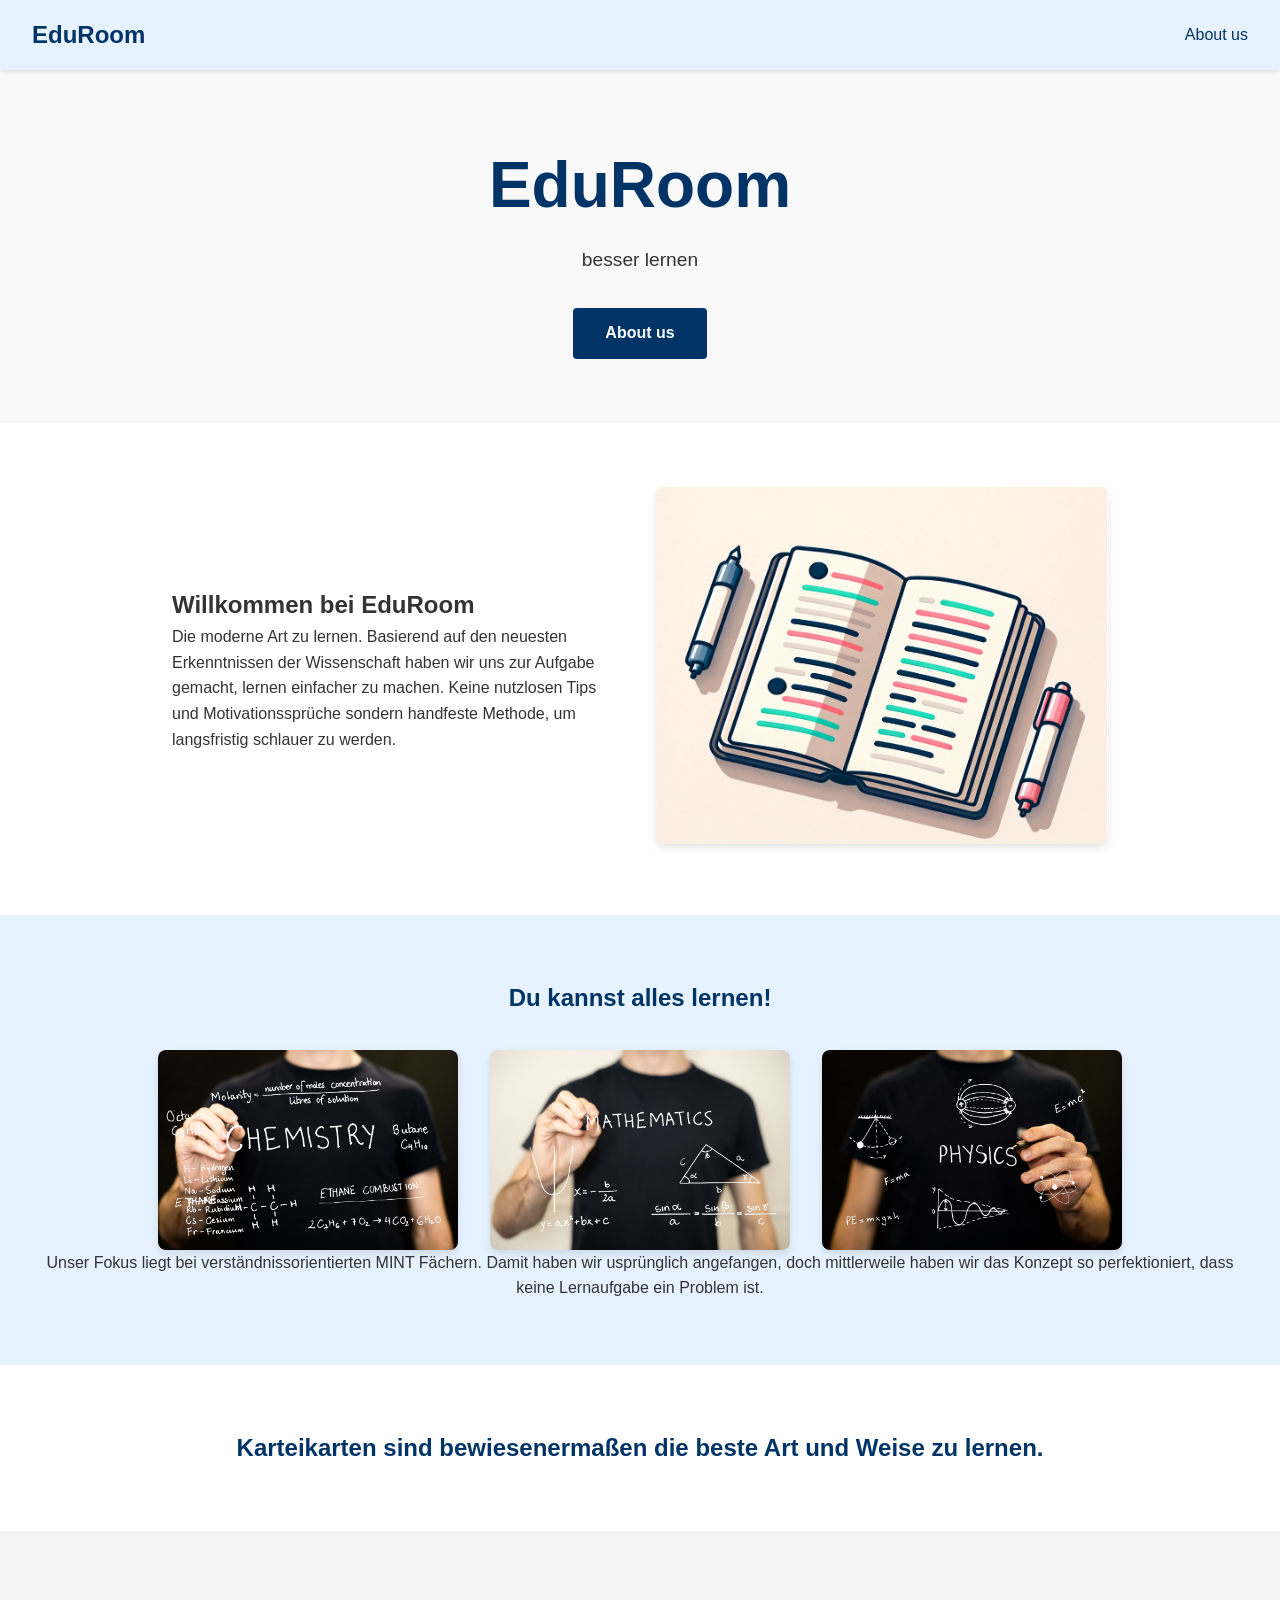
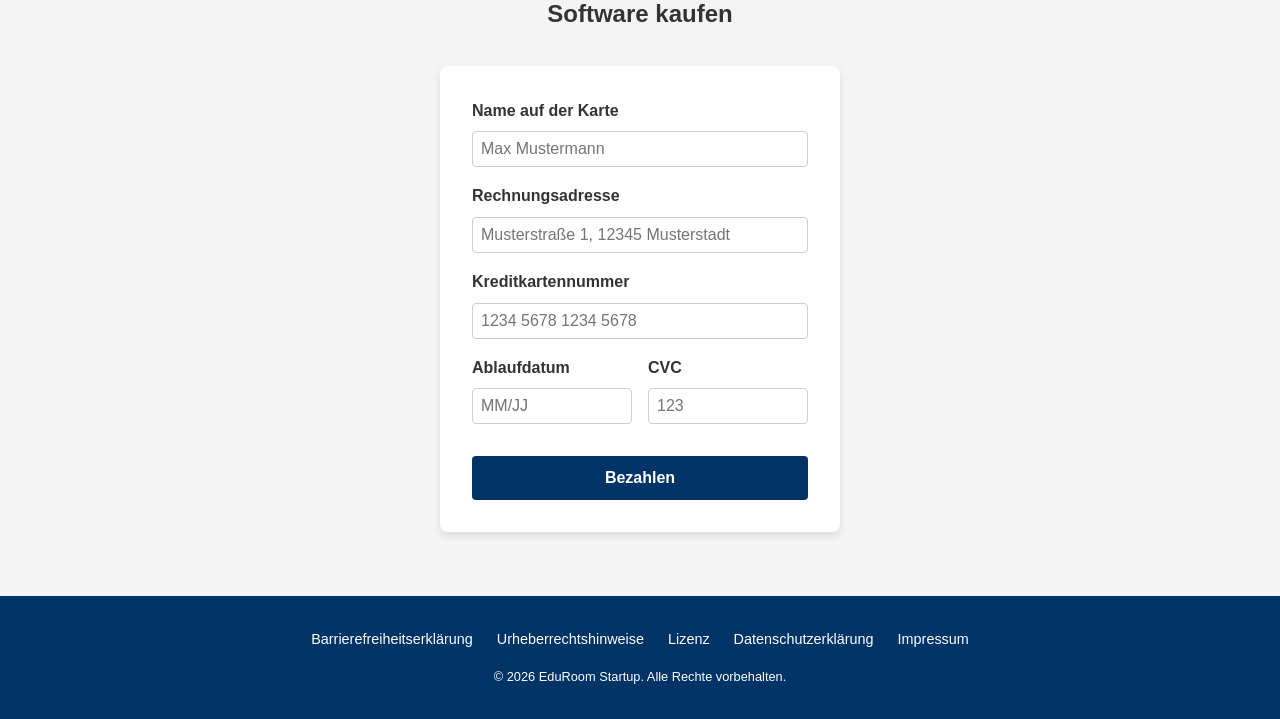
==== index.html @ ea5fdcca "First commit" ====
<!DOCTYPE html>
<html lang="de">

<head>
    <meta charset="UTF-8">
    <meta name="viewport" content="width=device-width, initial-scale=1.0">
    <title>EduRoom - besser lernen</title>
    <meta name="description" content="EduRoom ist die beste Karteikarten-Software für effizientes Lernen.">
    <link rel="stylesheet" href="styles.css">
</head>

<body>

    <header>
        <a href="index.html" class="logo" aria-label="Zur Startseite von EduRoom">EduRoom</a>
        <nav>
            <a href="about.html">About us</a>
        </nav>
    </header>

    <main>
        <!-- Hero Section -->
        <section class="hero">
            <h1>EduRoom</h1>
            <p>besser lernen</p>
            <a href="about.html" class="btn">About us</a>
        </section>

        <!-- Intro Section -->
        <section class="intro">
            <div class="intro-text">
                <h2>Willkommen bei EduRoom</h2>
                <p>Die moderne Art zu lernen. Basierend auf den neuesten Erkenntnissen der Wissenschaft haben wir uns
                    zur Aufgabe gemacht, lernen einfacher zu machen. Keine nutzlosen Tips und Motivationssprüche sondern
                    handfeste Methode, um langsfristig schlauer zu werden. </p>
            </div>
            <div class="intro-image">
                <img src="Book-sentence-segmentation.png"
                    alt="Grafik eines aufgeschlagenen Buches zur Veranschaulichung des Lernprozesses">
            </div>
        </section>

        <!-- Features Section -->
        <section class="features">
            <h2>Du kannst alles lernen!</h2>
            <div class="feature-images">
                <img src="Learning_Chemistry.jpg" alt="Grafik für das Lernen von Chemie">
                <img src="Learning_Mathematics.jpg" alt="Grafik für das Lernen von Mathematik">
                <img src="Learning_Physics.jpg" alt="Grafik für das Lernen von Physik">
            </div>
            <p>Unser Fokus liegt bei verständnissorientierten MINT Fächern. Damit haben wir usprünglich angefangen, doch
                mittlerweile haben wir das Konzept so perfektioniert, dass keine Lernaufgabe ein Problem ist.</p>
        </section>

        <!-- Best Way Section -->
        <section class="best-way">
            <h2>Karteikarten sind bewiesenermaßen die beste Art und Weise zu lernen.</h2>
        </section>

        <!-- Payment Section -->
        <section class="payment">
            <h2>Software kaufen</h2>
            <form class="payment-form" action="#" method="POST"
                onsubmit="event.preventDefault(); alert('Dies ist nur eine Simulation. Keine Zahlung wurde verarbeitet.');">
                <div class="form-group">
                    <label for="name">Name auf der Karte</label>
                    <input type="text" id="name" name="name" required placeholder="Max Mustermann">
                </div>
                <div class="form-group">
                    <label for="address">Rechnungsadresse</label>
                    <input type="text" id="address" name="address" required
                        placeholder="Musterstraße 1, 12345 Musterstadt">
                </div>
                <div class="form-group">
                    <label for="card">Kreditkartennummer</label>
                    <input type="text" id="card" name="card" required placeholder="1234 5678 1234 5678">
                </div>
                <div class="form-group" style="display: flex; gap: 1rem;">
                    <div style="flex: 1;">
                        <label for="expiry">Ablaufdatum</label>
                        <input type="text" id="expiry" name="expiry" required placeholder="MM/JJ">
                    </div>
                    <div style="flex: 1;">
                        <label for="cvc">CVC</label>
                        <input type="text" id="cvc" name="cvc" required placeholder="123">
                    </div>
                </div>
                <button type="submit" class="btn payment-btn">Bezahlen</button>
            </form>
        </section>
    </main>

    <footer>
        <div class="footer-links">
            <a href="barrierefreiheit.html">Barrierefreiheitserklärung</a>
            <a href="urheberrecht.html">Urheberrechtshinweise</a>
            <a href="lizenz.html">Lizenz</a>
            <a href="datenschutz.html">Datenschutzerklärung</a>
            <a href="impressum.html">Impressum</a>
        </div>
        <p style="font-size: 0.8rem; margin-top: 1rem;">&copy; 2026 EduRoom Startup. Alle Rechte vorbehalten.</p>
    </footer>

</body>

</html>
---- styles.css ----
:root {
  --primary-color: #003366; /* Dunkelblau */
  --secondary-color: #e6f2ff; /* Sehr hellblau */
  --text-color: #333333;
  --background-color: #ffffff;
}

* {
  box-sizing: border-box;
  margin: 0;
  padding: 0;
}

body {
  font-family: 'Segoe UI', Tahoma, Geneva, Verdana, sans-serif;
  line-height: 1.6;
  color: var(--text-color);
  background-color: var(--background-color);
}

/* Header & Navigation */
header {
  background-color: var(--secondary-color);
  padding: 1rem 2rem;
  position: sticky;
  top: 0;
  z-index: 1000;
  box-shadow: 0 2px 4px rgba(0,0,0,0.1);
  display: flex;
  justify-content: space-between;
  align-items: center;
}

.logo {
  font-size: 1.5rem;
  font-weight: bold;
  color: var(--primary-color);
  text-decoration: none;
}

nav a {
  margin-left: 1rem;
  color: var(--primary-color);
  text-decoration: none;
  font-weight: 500;
}

nav a:hover, nav a:focus {
  text-decoration: underline;
}

/* Hero Section */
.hero {
  text-align: center;
  padding: 4rem 1rem;
  background-color: #f9f9f9;
}

.hero h1 {
  font-size: 4rem;
  color: var(--primary-color);
  margin-bottom: 0.5rem;
}

.hero p {
  font-size: 1.2rem;
  margin-bottom: 2rem;
}

.btn {
  display: inline-block;
  background-color: var(--primary-color);
  color: white;
  padding: 0.8rem 2rem;
  text-decoration: none;
  border-radius: 4px;
  font-weight: bold;
  border: none;
  cursor: pointer;
  font-size: 1rem;
  transition: background-color 0.3s;
}

.btn:hover, .btn:focus {
  background-color: #002244;
}

/* Intro Section */
.intro {
  display: flex;
  align-items: center;
  justify-content: space-between;
  padding: 4rem 2rem;
  max-width: 1000px;
  margin: 0 auto;
  gap: 2rem;
}

.intro-text {
  flex: 1;
}

.intro-image {
  flex: 1;
  text-align: right;
}

.intro-image img {
  max-width: 100%;
  height: auto;
  border-radius: 8px;
  box-shadow: 0 4px 8px rgba(0,0,0,0.1);
}

/* Features Section */
.features {
  padding: 4rem 2rem;
  background-color: var(--secondary-color);
  text-align: center;
}

.features h2 {
  color: var(--primary-color);
  margin-bottom: 2rem;
}

.feature-images {
  display: flex;
  justify-content: center;
  gap: 2rem;
  max-width: 1000px;
  margin: 0 auto;
}

.feature-images img {
  width: 30%;
  height: auto;
  border-radius: 8px;
  box-shadow: 0 4px 8px rgba(0,0,0,0.1);
  object-fit: cover;
}

/* Best Way Section */
.best-way {
  text-align: center;
  padding: 4rem 2rem;
}

.best-way h2 {
  color: var(--primary-color);
}

/* Payment Section */
.payment {
  background-color: #f4f4f4;
  padding: 4rem 2rem;
  text-align: center;
}

.payment-form {
  max-width: 400px;
  margin: 2rem auto 0;
  background: white;
  padding: 2rem;
  border-radius: 8px;
  box-shadow: 0 4px 8px rgba(0,0,0,0.1);
  text-align: left;
}

.form-group {
  margin-bottom: 1rem;
}

.form-group label {
  display: block;
  margin-bottom: 0.5rem;
  font-weight: bold;
}

.form-group input {
  width: 100%;
  padding: 0.5rem;
  border: 1px solid #ccc;
  border-radius: 4px;
  font-size: 1rem;
}

.payment-btn {
  width: 100%;
  margin-top: 1rem;
}

/* Footer */
footer {
  background-color: var(--primary-color);
  color: white;
  padding: 2rem;
  text-align: center;
}

.footer-links {
  display: flex;
  justify-content: center;
  flex-wrap: wrap;
  gap: 1.5rem;
  margin-bottom: 1rem;
}

.footer-links a {
  color: white;
  text-decoration: none;
  font-size: 0.9rem;
}

.footer-links a:hover, .footer-links a:focus {
  text-decoration: underline;
}

@media (max-width: 768px) {
  .intro {
    flex-direction: column;
  }
  .feature-images {
    flex-direction: column;
    align-items: center;
  }
  .feature-images img {
    width: 80%;
  }
}
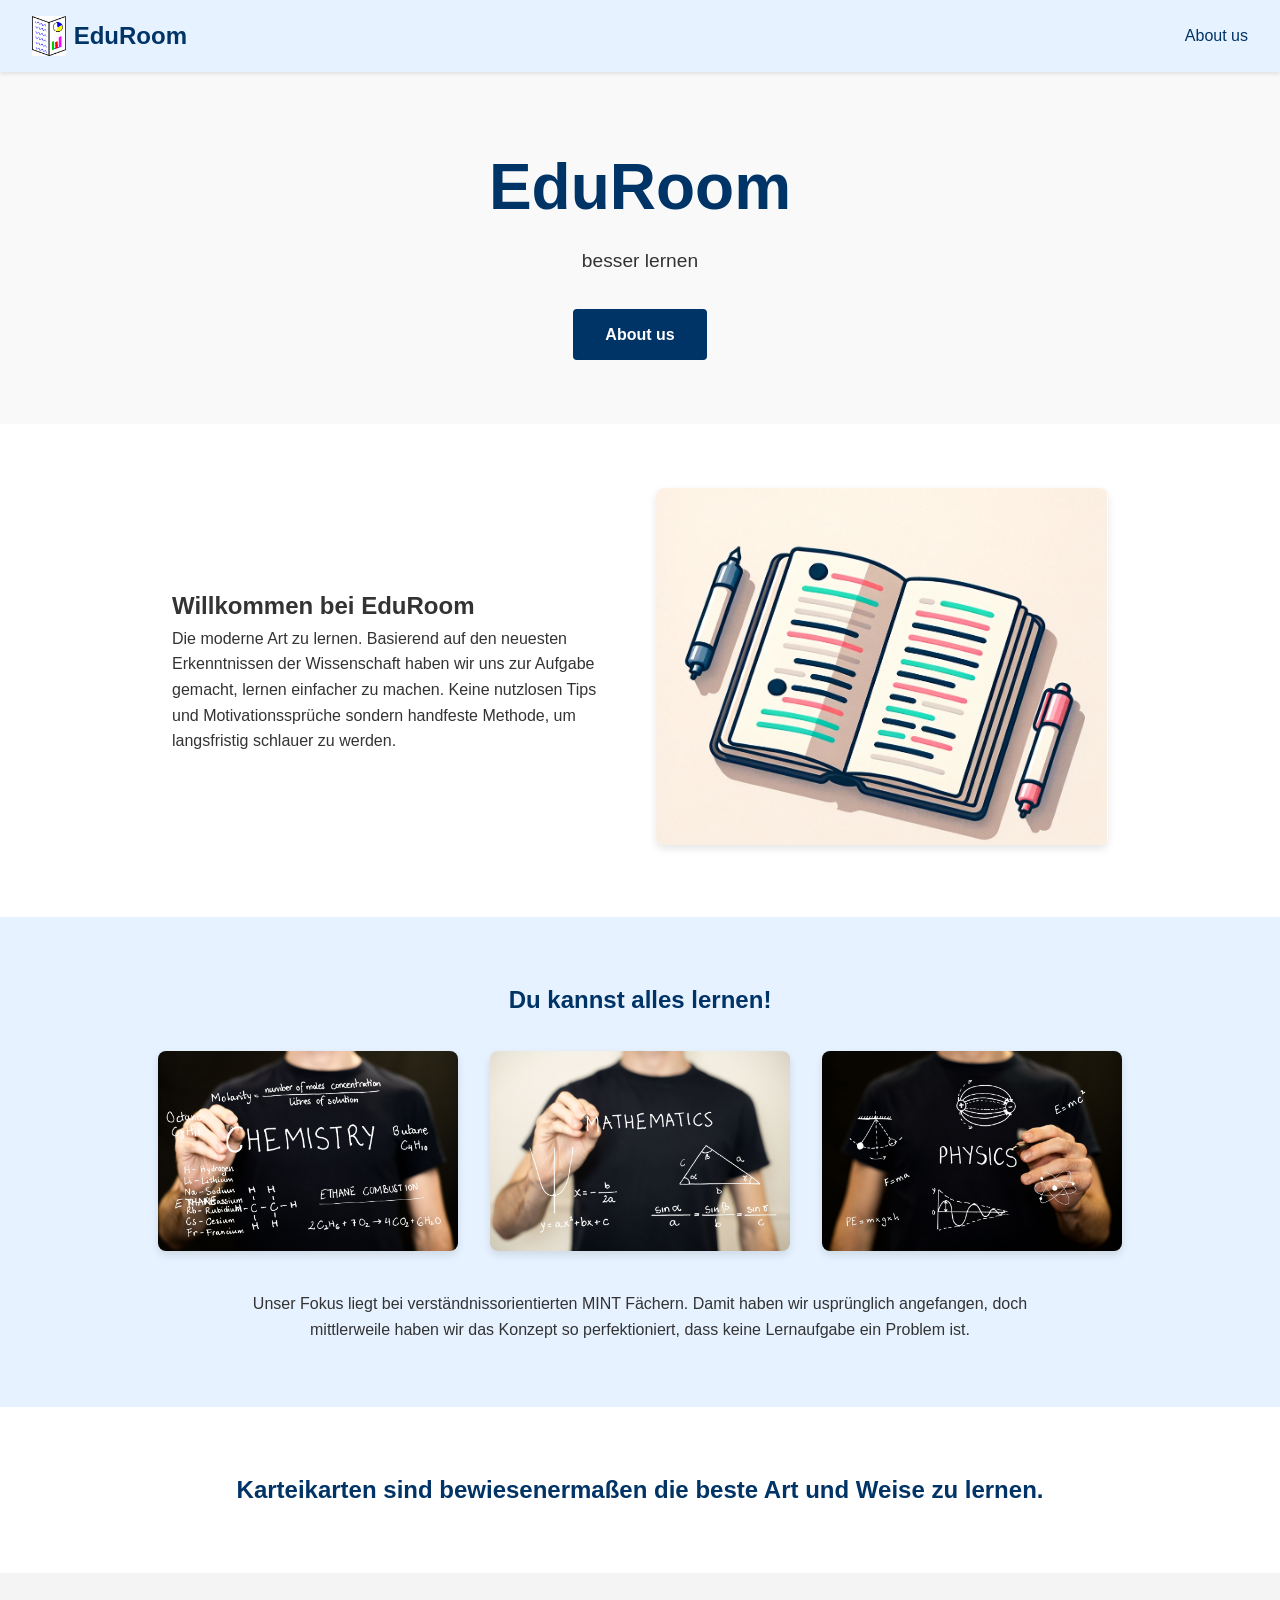
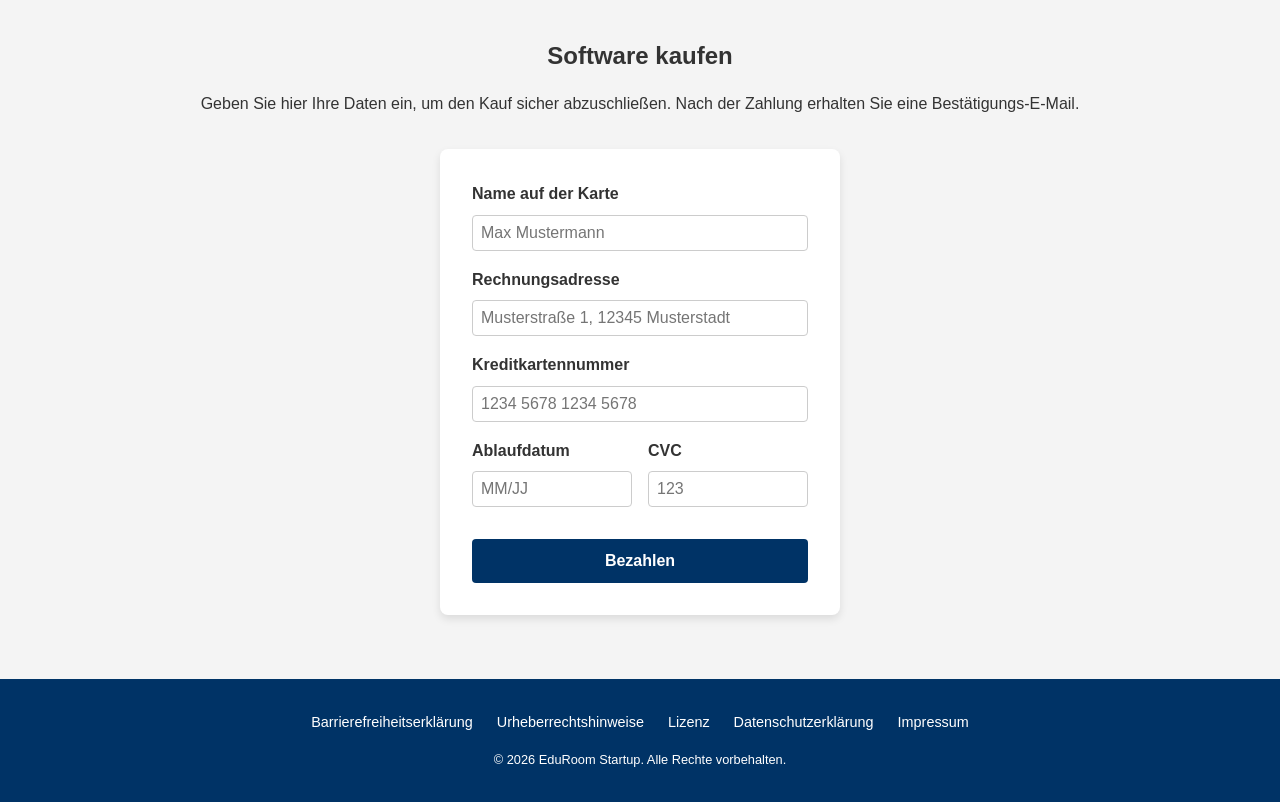
==== commit 163caf09: "verbessert" ====
--- a/index.html
+++ b/index.html
@@ -12,7 +12,10 @@
 <body>
 
     <header>
-        <a href="index.html" class="logo" aria-label="Zur Startseite von EduRoom">EduRoom</a>
+        <a href="index.html" class="logo-link" aria-label="Zur Startseite von EduRoom">
+            <img src="Logo.png" alt="EduRoom Logo" class="header-logo">
+            <span class="logo">EduRoom</span>
+        </a>
         <nav>
             <a href="about.html">About us</a>
         </nav>
@@ -60,6 +63,7 @@
         <!-- Payment Section -->
         <section class="payment">
             <h2>Software kaufen</h2>
+            <p class="payment-description">Geben Sie hier Ihre Daten ein, um den Kauf sicher abzuschließen. Nach der Zahlung erhalten Sie eine Bestätigungs-E-Mail.</p>
             <form class="payment-form" action="#" method="POST"
                 onsubmit="event.preventDefault(); alert('Dies ist nur eine Simulation. Keine Zahlung wurde verarbeitet.');">
                 <div class="form-group">
--- a/styles.css
+++ b/styles.css
@@ -31,6 +31,18 @@
   align-items: center;
 }
 
+.logo-link {
+  display: flex;
+  align-items: center;
+  text-decoration: none;
+  gap: 0.5rem;
+}
+
+.header-logo {
+  height: 40px;
+  width: auto;
+}
+
 .logo {
   font-size: 1.5rem;
   font-weight: bold;
@@ -140,6 +152,13 @@
   object-fit: cover;
 }
 
+.features p {
+  margin-top: 2.5rem;
+  max-width: 800px;
+  margin-left: auto;
+  margin-right: auto;
+}
+
 /* Best Way Section */
 .best-way {
   text-align: center;
@@ -155,6 +174,11 @@
   background-color: #f4f4f4;
   padding: 4rem 2rem;
   text-align: center;
+}
+
+.payment-description {
+  margin-top: 1rem;
+  margin-bottom: 2rem;
 }
 
 .payment-form {
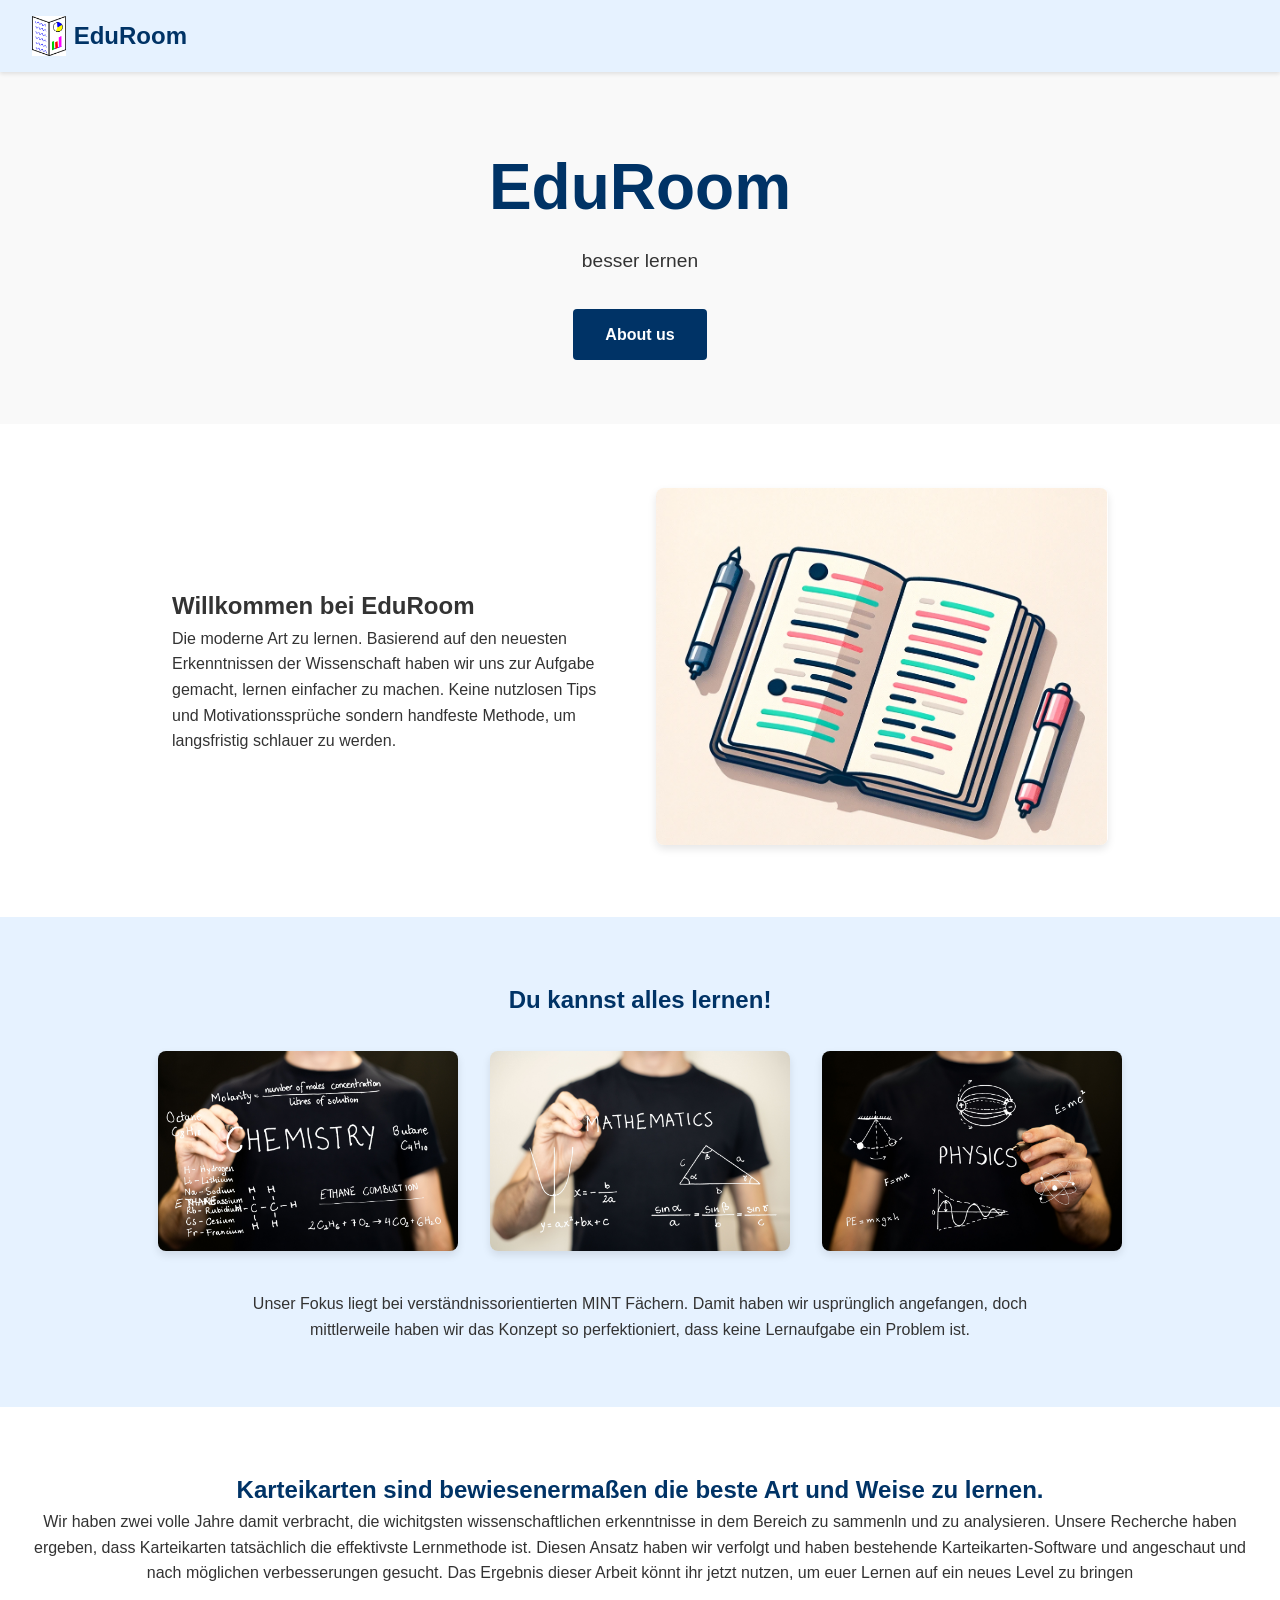
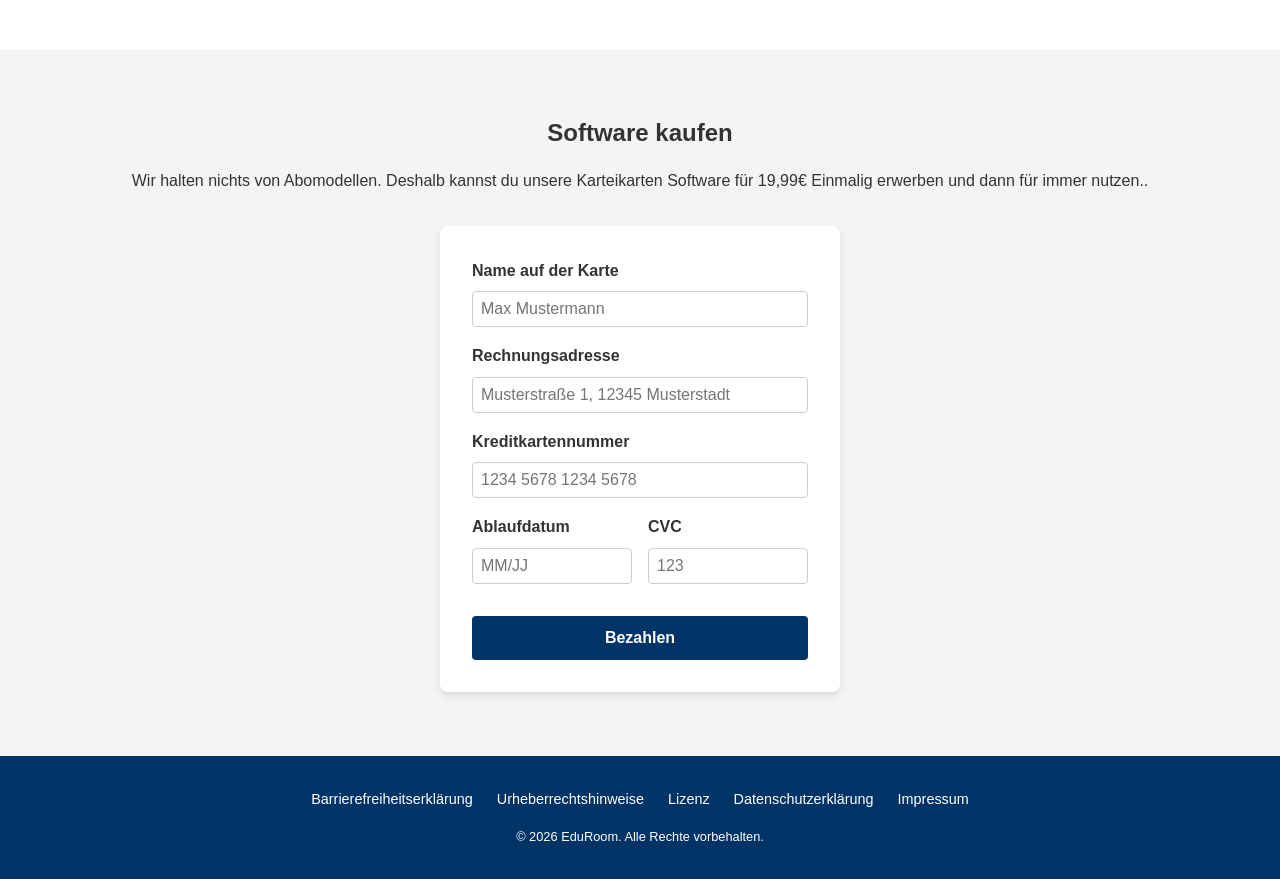
==== commit f4b8155c: "verbessert" ====
--- a/index.html
+++ b/index.html
@@ -16,9 +16,6 @@
             <img src="Logo.png" alt="EduRoom Logo" class="header-logo">
             <span class="logo">EduRoom</span>
         </a>
-        <nav>
-            <a href="about.html">About us</a>
-        </nav>
     </header>
 
     <main>
@@ -58,12 +55,18 @@
         <!-- Best Way Section -->
         <section class="best-way">
             <h2>Karteikarten sind bewiesenermaßen die beste Art und Weise zu lernen.</h2>
+            <p>Wir haben zwei volle Jahre damit verbracht, die wichitgsten wissenschaftlichen erkenntnisse in dem
+                Bereich zu sammenln und zu analysieren. Unsere Recherche haben ergeben, dass Karteikarten tatsächlich
+                die effektivste Lernmethode ist. Diesen Ansatz haben wir verfolgt und haben bestehende
+                Karteikarten-Software und angeschaut und nach möglichen verbesserungen gesucht. Das Ergebnis dieser
+                Arbeit könnt ihr jetzt nutzen, um euer Lernen auf ein neues Level zu bringen</p>
         </section>
 
         <!-- Payment Section -->
         <section class="payment">
             <h2>Software kaufen</h2>
-            <p class="payment-description">Geben Sie hier Ihre Daten ein, um den Kauf sicher abzuschließen. Nach der Zahlung erhalten Sie eine Bestätigungs-E-Mail.</p>
+            <p class="payment-description">Wir halten nichts von Abomodellen. Deshalb kannst du unsere Karteikarten
+                Software für 19,99€ Einmalig erwerben und dann für immer nutzen..</p>
             <form class="payment-form" action="#" method="POST"
                 onsubmit="event.preventDefault(); alert('Dies ist nur eine Simulation. Keine Zahlung wurde verarbeitet.');">
                 <div class="form-group">
@@ -102,7 +105,7 @@
             <a href="datenschutz.html">Datenschutzerklärung</a>
             <a href="impressum.html">Impressum</a>
         </div>
-        <p style="font-size: 0.8rem; margin-top: 1rem;">&copy; 2026 EduRoom Startup. Alle Rechte vorbehalten.</p>
+        <p style="font-size: 0.8rem; margin-top: 1rem;">&copy; 2026 EduRoom. Alle Rechte vorbehalten.</p>
     </footer>
 
 </body>
--- a/styles.css
+++ b/styles.css
@@ -9,6 +9,10 @@
   box-sizing: border-box;
   margin: 0;
   padding: 0;
+}
+
+html {
+  scroll-padding-top: 100px;
 }
 
 body {
@@ -41,6 +45,8 @@
 .header-logo {
   height: 40px;
   width: auto;
+  max-width: 200px;
+  object-fit: contain;
 }
 
 .logo {
@@ -60,6 +66,8 @@
 nav a:hover, nav a:focus {
   text-decoration: underline;
 }
+
+
 
 /* Hero Section */
 .hero {
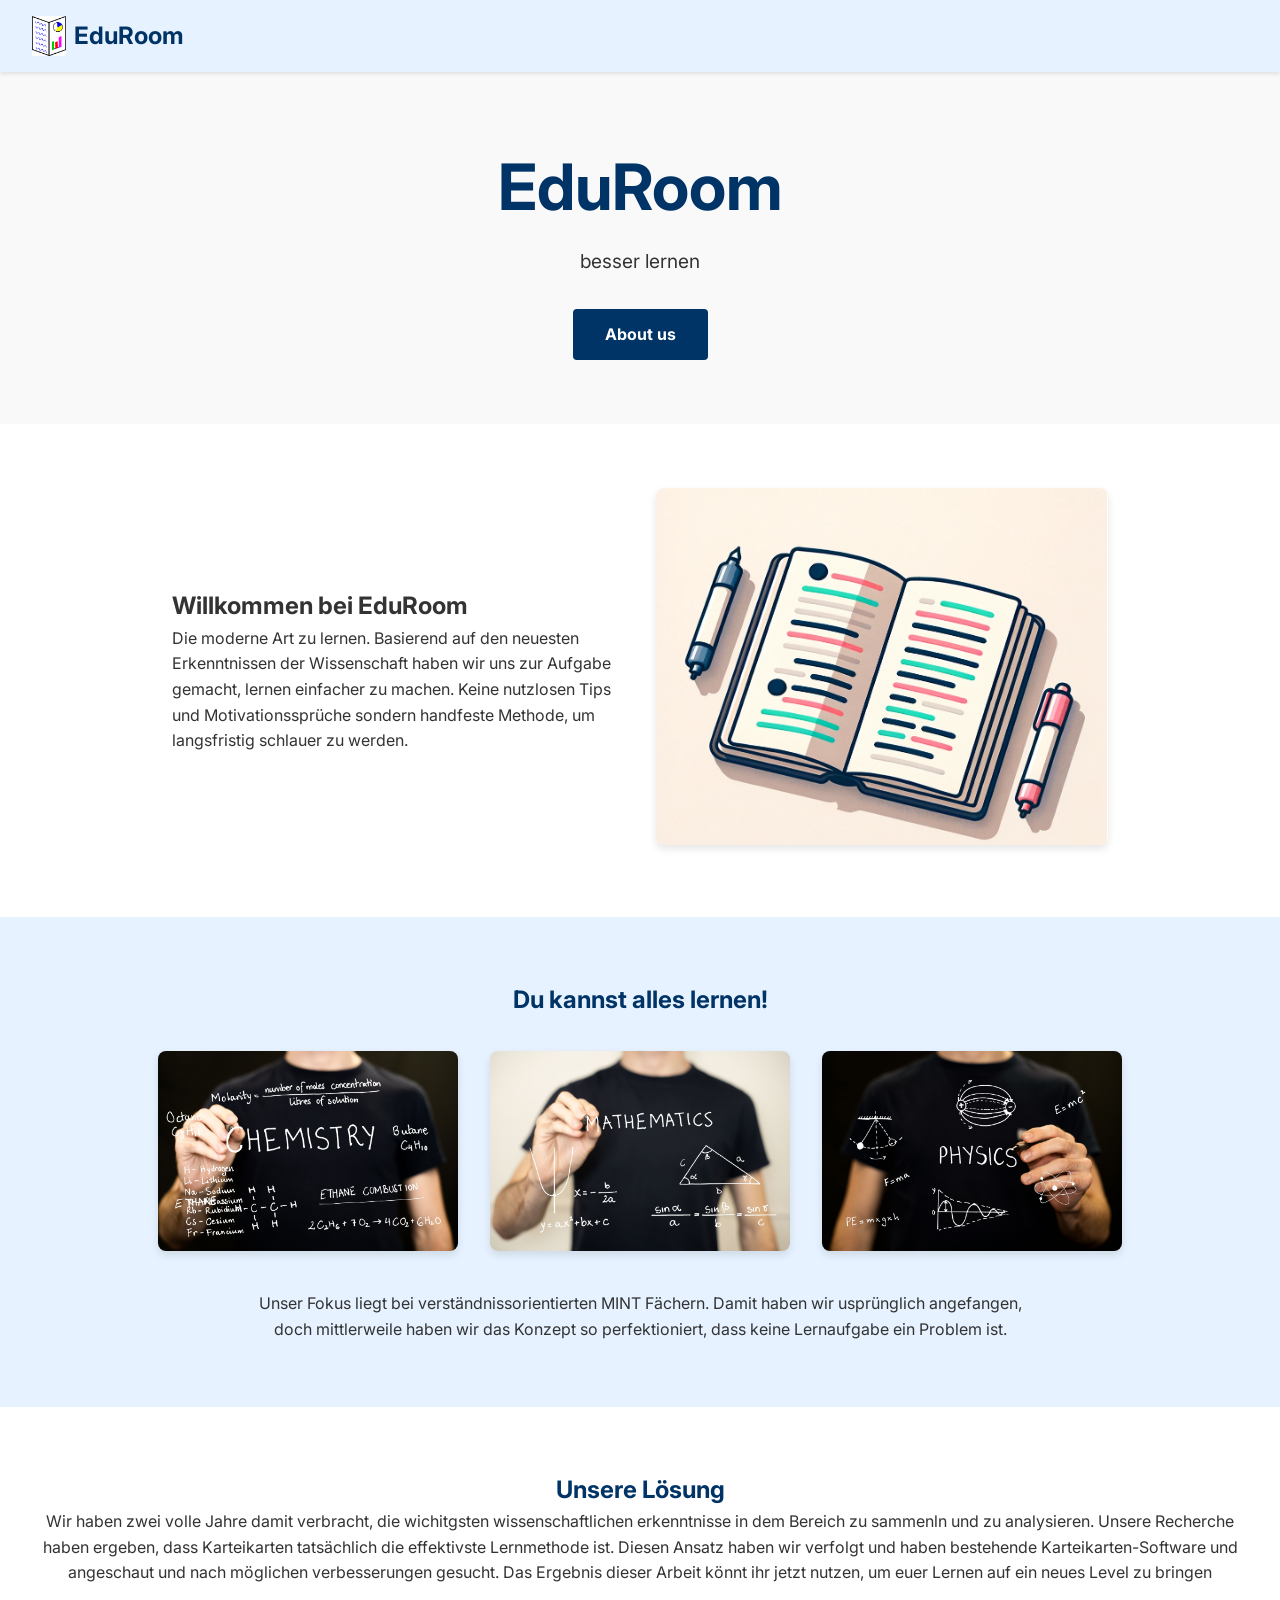
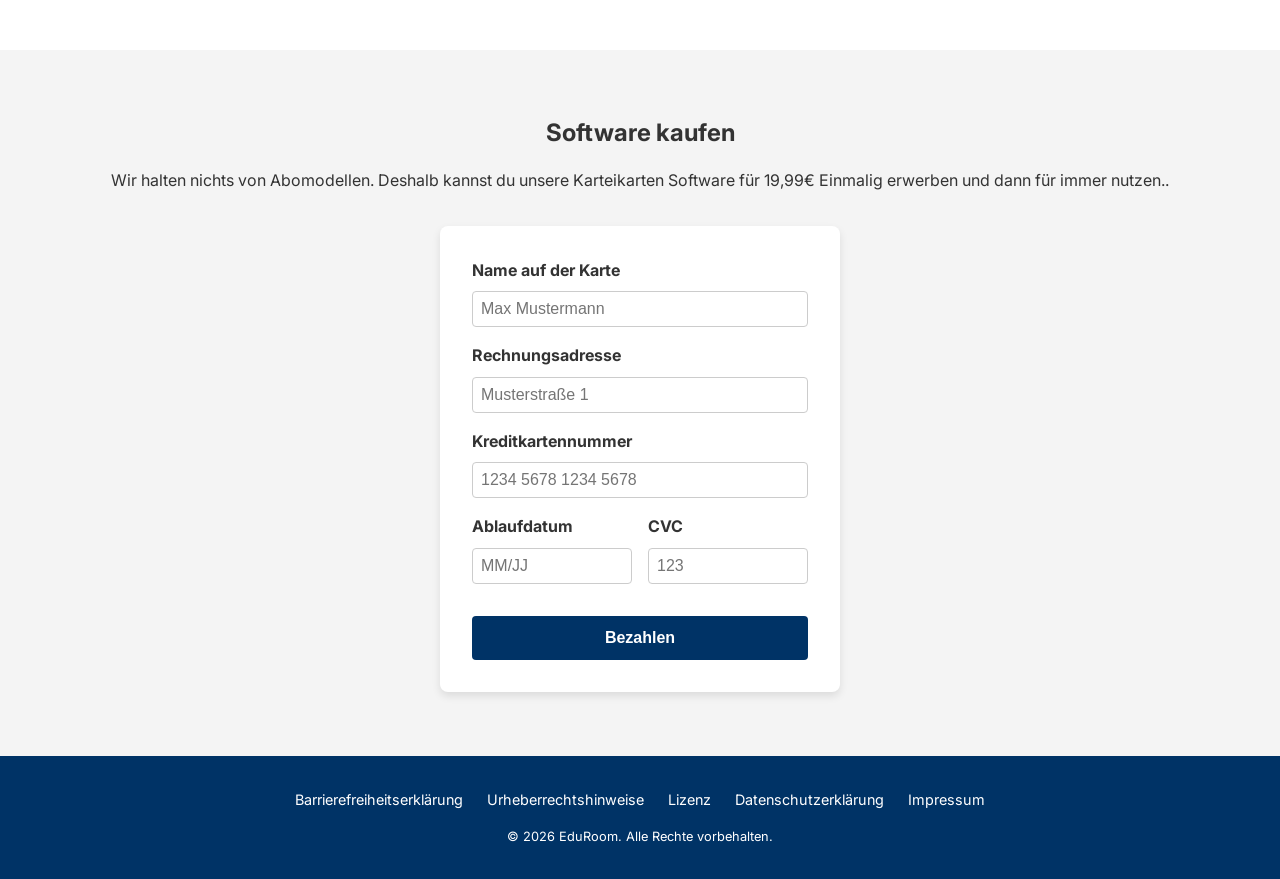
==== commit 66fbbaf6: "dayOne" ====
--- a/index.html
+++ b/index.html
@@ -6,6 +6,9 @@
     <meta name="viewport" content="width=device-width, initial-scale=1.0">
     <title>EduRoom - besser lernen</title>
     <meta name="description" content="EduRoom ist die beste Karteikarten-Software für effizientes Lernen.">
+    <link rel="preconnect" href="https://fonts.googleapis.com">
+    <link rel="preconnect" href="https://fonts.gstatic.com" crossorigin>
+    <link href="https://fonts.googleapis.com/css2?family=Inter:wght@400;500;700&display=swap" rel="stylesheet">
     <link rel="stylesheet" href="styles.css">
 </head>
 
@@ -54,7 +57,7 @@
 
         <!-- Best Way Section -->
         <section class="best-way">
-            <h2>Karteikarten sind bewiesenermaßen die beste Art und Weise zu lernen.</h2>
+            <h2>Unsere Lösung</h2>
             <p>Wir haben zwei volle Jahre damit verbracht, die wichitgsten wissenschaftlichen erkenntnisse in dem
                 Bereich zu sammenln und zu analysieren. Unsere Recherche haben ergeben, dass Karteikarten tatsächlich
                 die effektivste Lernmethode ist. Diesen Ansatz haben wir verfolgt und haben bestehende
@@ -75,8 +78,7 @@
                 </div>
                 <div class="form-group">
                     <label for="address">Rechnungsadresse</label>
-                    <input type="text" id="address" name="address" required
-                        placeholder="Musterstraße 1, 12345 Musterstadt">
+                    <input type="text" id="address" name="address" required placeholder="Musterstraße 1">
                 </div>
                 <div class="form-group">
                     <label for="card">Kreditkartennummer</label>
--- a/styles.css
+++ b/styles.css
@@ -16,7 +16,7 @@
 }
 
 body {
-  font-family: 'Segoe UI', Tahoma, Geneva, Verdana, sans-serif;
+  font-family: 'Inter', 'Segoe UI', Tahoma, Geneva, Verdana, sans-serif;
   line-height: 1.6;
   color: var(--text-color);
   background-color: var(--background-color);
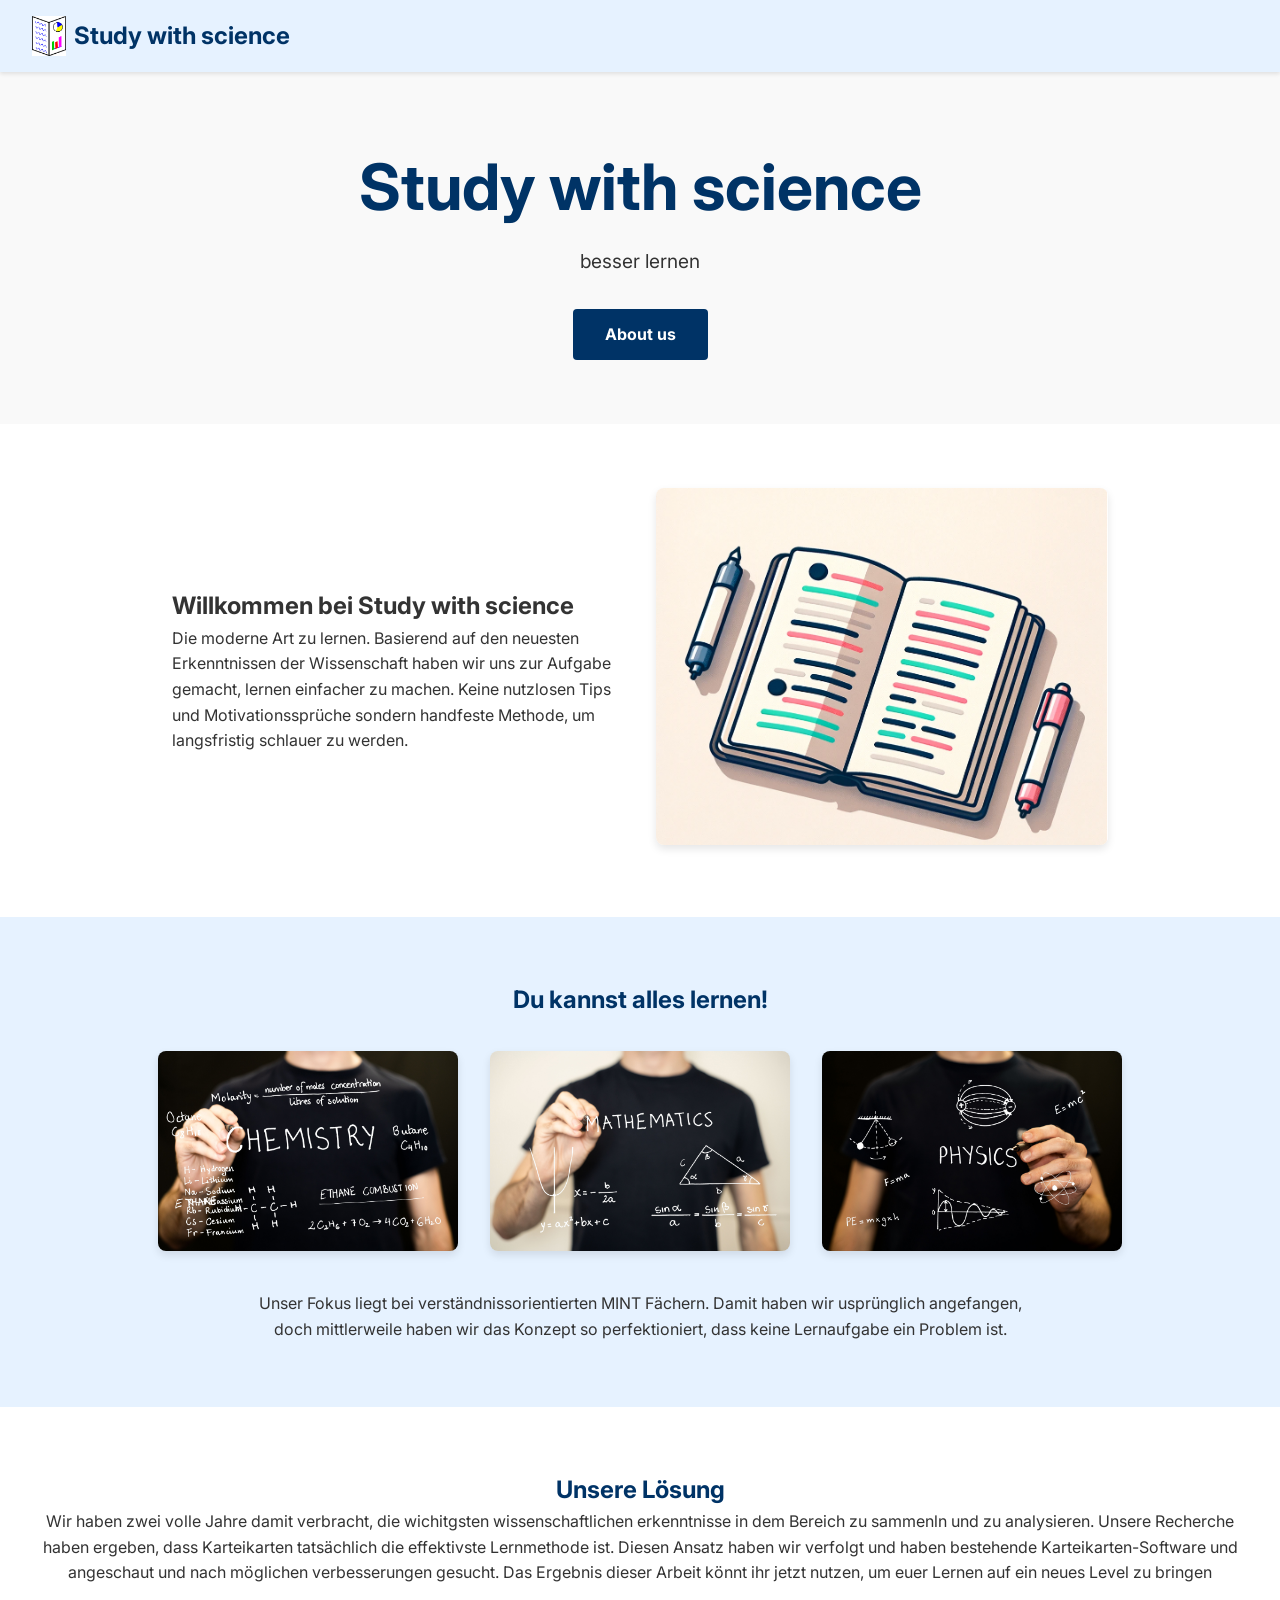
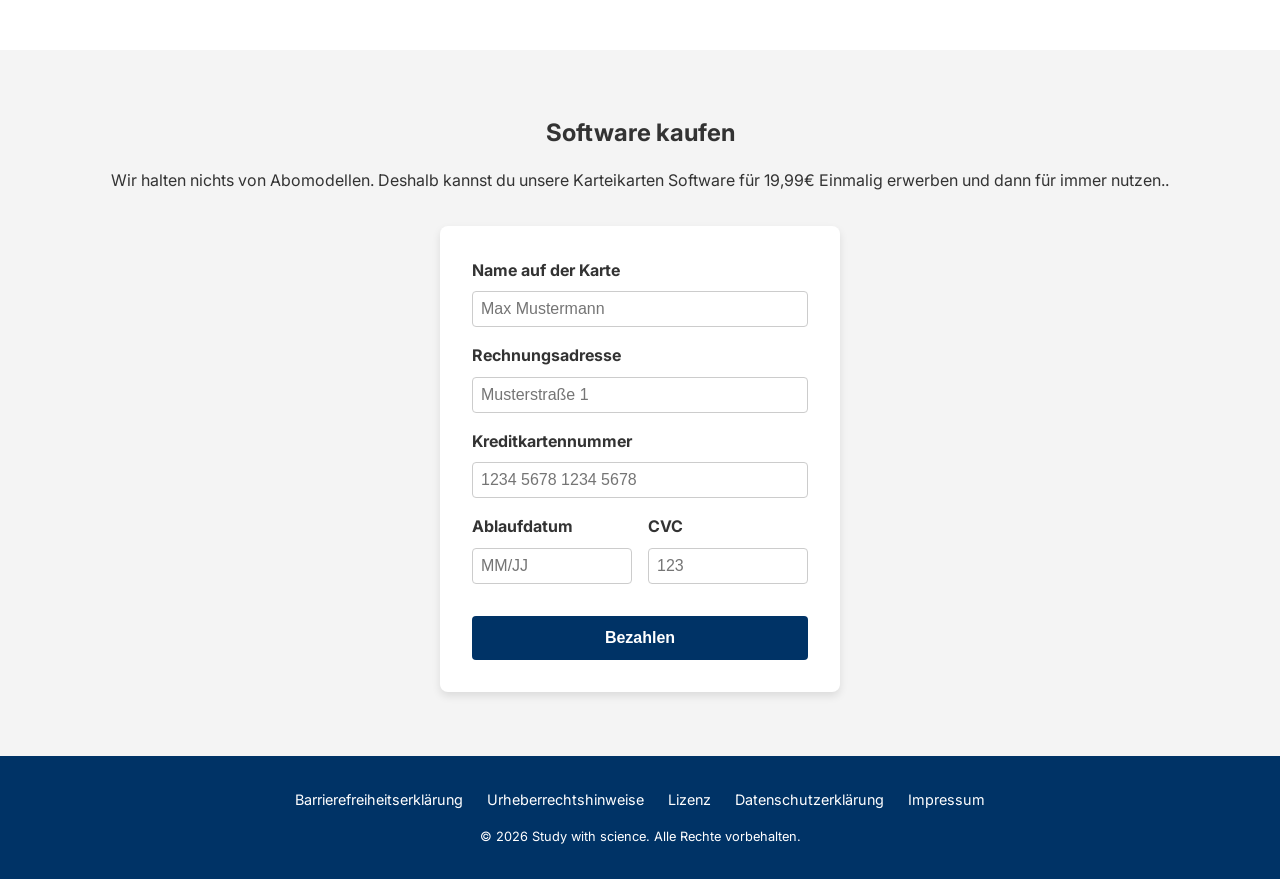
==== commit ef7068e9: "studywtihscience" ====
--- a/index.html
+++ b/index.html
@@ -4,8 +4,8 @@
 <head>
     <meta charset="UTF-8">
     <meta name="viewport" content="width=device-width, initial-scale=1.0">
-    <title>EduRoom - besser lernen</title>
-    <meta name="description" content="EduRoom ist die beste Karteikarten-Software für effizientes Lernen.">
+    <title>Study with science - besser lernen</title>
+    <meta name="description" content="Study with science ist die beste Karteikarten-Software für effizientes Lernen.">
     <link rel="preconnect" href="https://fonts.googleapis.com">
     <link rel="preconnect" href="https://fonts.gstatic.com" crossorigin>
     <link href="https://fonts.googleapis.com/css2?family=Inter:wght@400;500;700&display=swap" rel="stylesheet">
@@ -15,16 +15,16 @@
 <body>
 
     <header>
-        <a href="index.html" class="logo-link" aria-label="Zur Startseite von EduRoom">
-            <img src="Logo.png" alt="EduRoom Logo" class="header-logo">
-            <span class="logo">EduRoom</span>
+        <a href="index.html" class="logo-link" aria-label="Zur Startseite von Study with science">
+            <img src="Logo.png" alt="Study with science Logo" class="header-logo">
+            <span class="logo">Study with science</span>
         </a>
     </header>
 
     <main>
         <!-- Hero Section -->
         <section class="hero">
-            <h1>EduRoom</h1>
+            <h1>Study with science</h1>
             <p>besser lernen</p>
             <a href="about.html" class="btn">About us</a>
         </section>
@@ -32,7 +32,7 @@
         <!-- Intro Section -->
         <section class="intro">
             <div class="intro-text">
-                <h2>Willkommen bei EduRoom</h2>
+                <h2>Willkommen bei Study with science</h2>
                 <p>Die moderne Art zu lernen. Basierend auf den neuesten Erkenntnissen der Wissenschaft haben wir uns
                     zur Aufgabe gemacht, lernen einfacher zu machen. Keine nutzlosen Tips und Motivationssprüche sondern
                     handfeste Methode, um langsfristig schlauer zu werden. </p>
@@ -107,7 +107,7 @@
             <a href="datenschutz.html">Datenschutzerklärung</a>
             <a href="impressum.html">Impressum</a>
         </div>
-        <p style="font-size: 0.8rem; margin-top: 1rem;">&copy; 2026 EduRoom. Alle Rechte vorbehalten.</p>
+        <p style="font-size: 0.8rem; margin-top: 1rem;">&copy; 2026 Study with science. Alle Rechte vorbehalten.</p>
     </footer>
 
 </body>
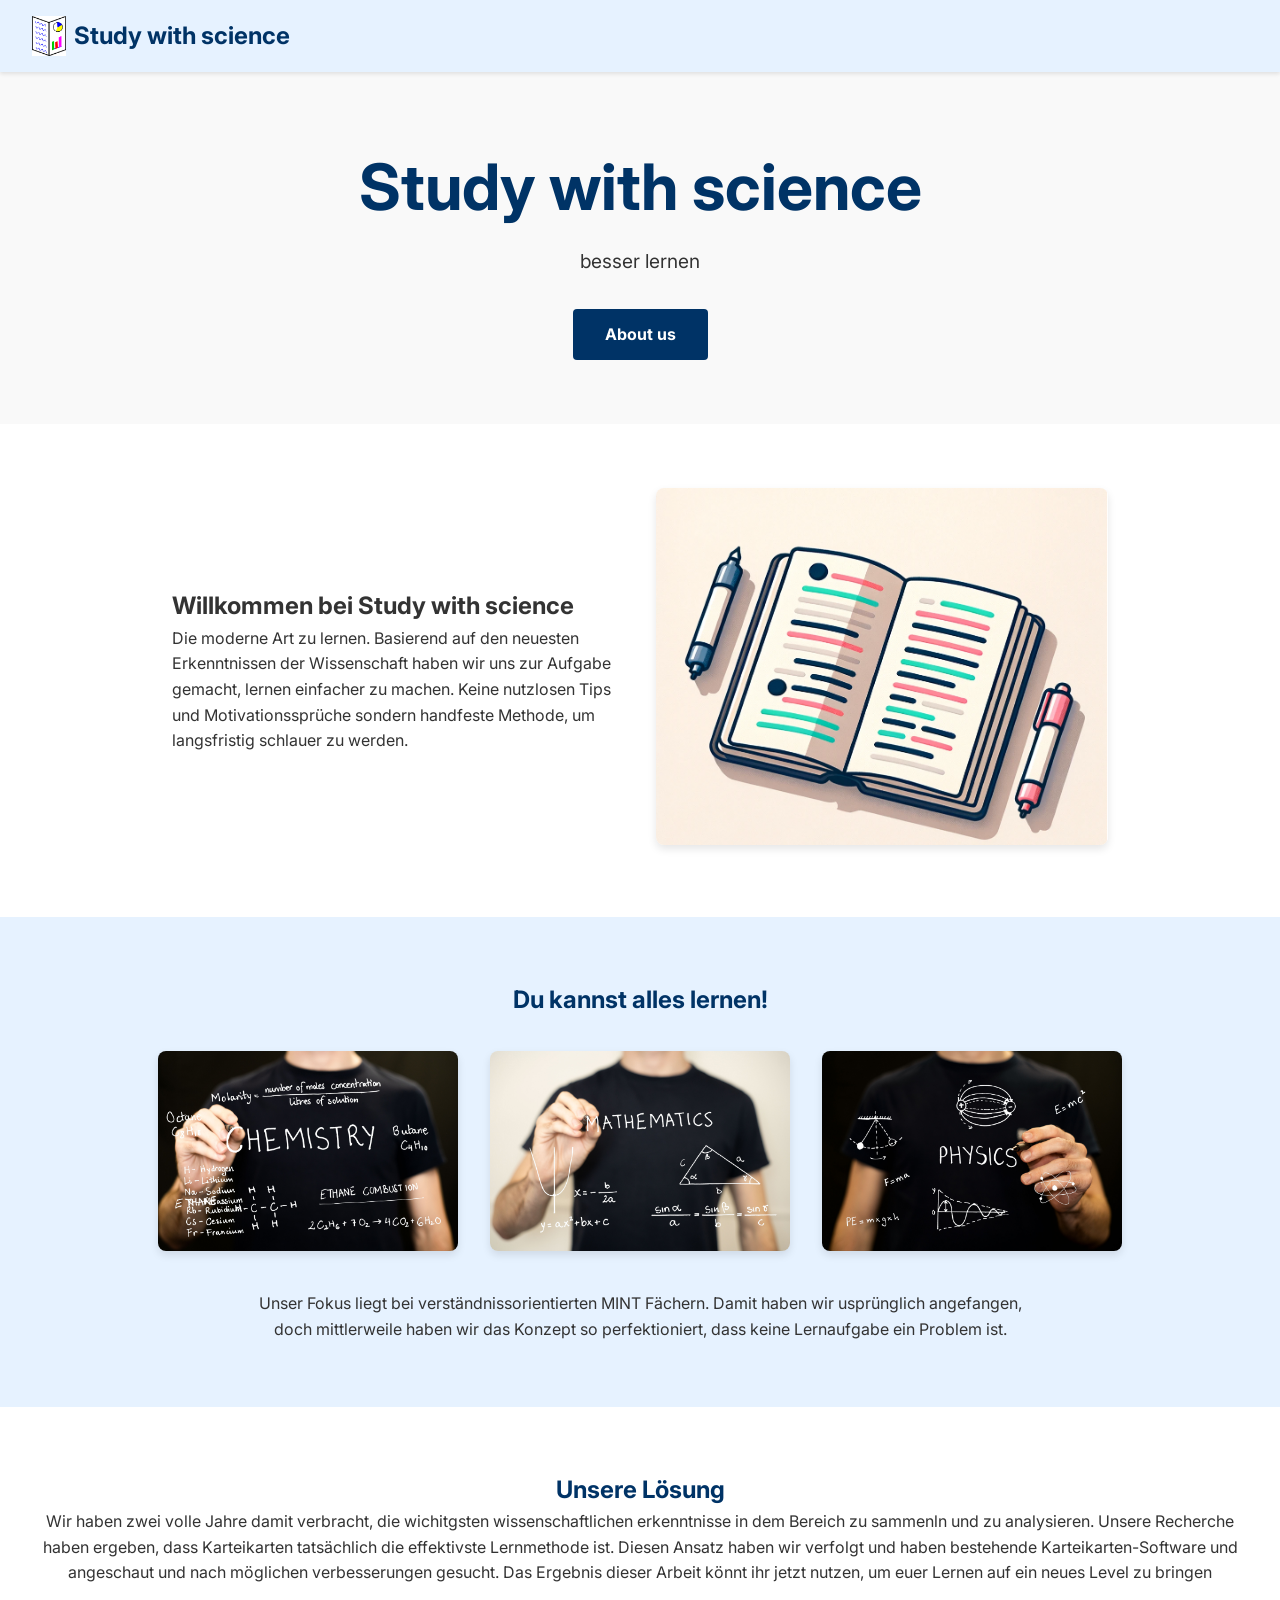
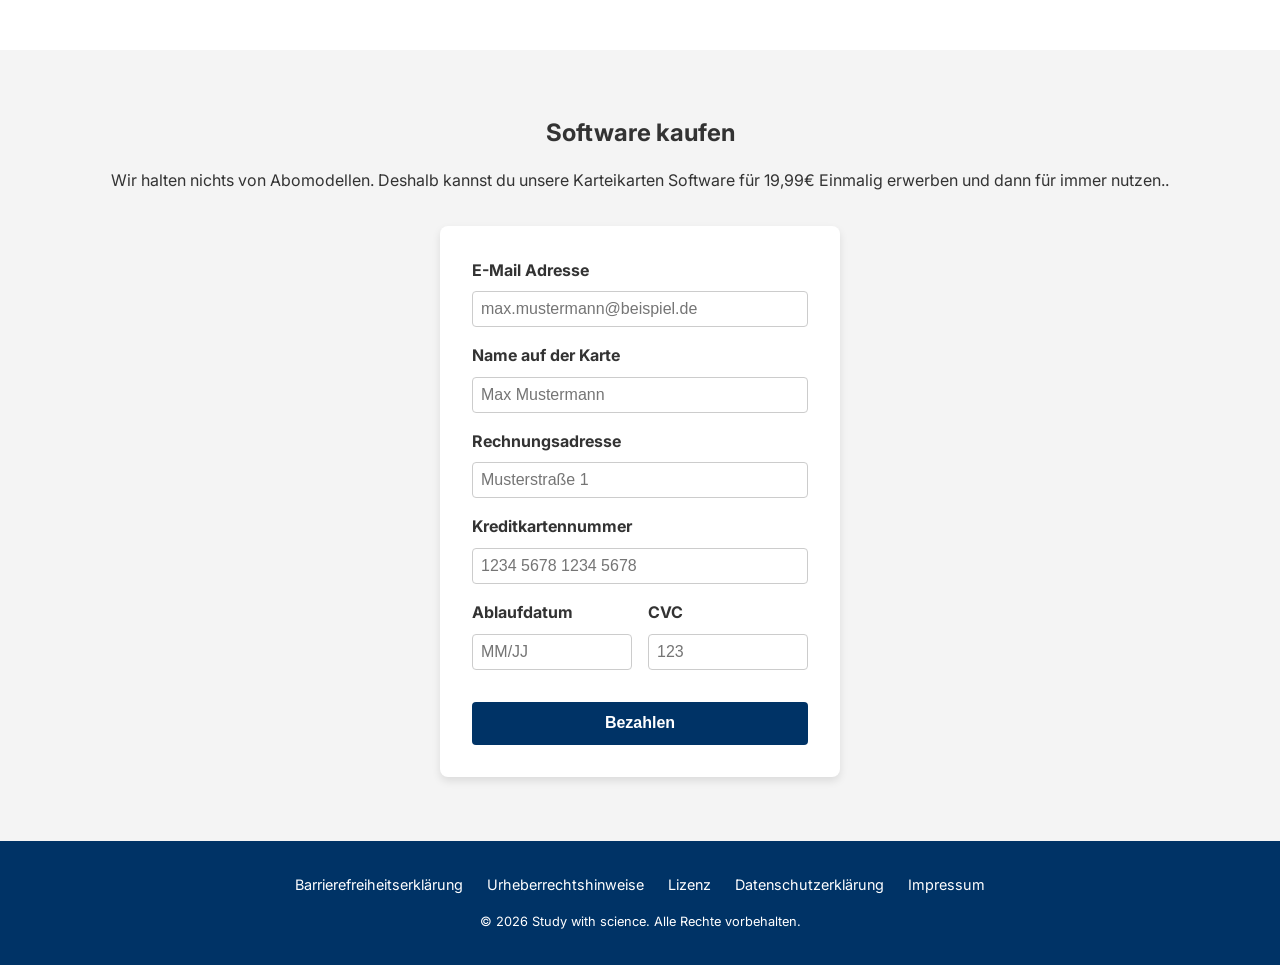
==== commit 89baf952: "bis Impresssum" ====
--- a/index.html
+++ b/index.html
@@ -73,6 +73,10 @@
             <form class="payment-form" action="#" method="POST"
                 onsubmit="event.preventDefault(); alert('Dies ist nur eine Simulation. Keine Zahlung wurde verarbeitet.');">
                 <div class="form-group">
+                    <label for="email">E-Mail Adresse</label>
+                    <input type="email" id="email" name="email" required placeholder="max.mustermann@beispiel.de">
+                </div>
+                <div class="form-group">
                     <label for="name">Name auf der Karte</label>
                     <input type="text" id="name" name="name" required placeholder="Max Mustermann">
                 </div>
--- a/styles.css
+++ b/styles.css
@@ -260,3 +260,76 @@
     width: 80%;
   }
 }
+
+/* Brand Cards */
+.brands-container {
+  display: grid;
+  grid-template-columns: 1fr;
+  gap: 2rem;
+  margin-top: 1.5rem;
+}
+
+.brand-card {
+  background-color: var(--background-color);
+  border: 1px solid #e0e0e0;
+  border-radius: 8px;
+  padding: 2rem;
+  box-shadow: 0 4px 6px rgba(0, 0, 0, 0.05);
+  display: flex;
+  flex-direction: column;
+}
+
+.brand-card h3 {
+  color: var(--primary-color);
+  margin-bottom: 1.5rem;
+  font-size: 1.25rem;
+  border-bottom: 2px solid var(--secondary-color);
+  padding-bottom: 0.5rem;
+  text-align: center;
+}
+
+.brand-content {
+  display: flex;
+  flex-direction: column;
+  align-items: center;
+  justify-content: center;
+  min-height: 150px;
+  background-color: #f9f9f9;
+  border-radius: 8px;
+  margin-bottom: 1.5rem;
+  padding: 1.5rem;
+  text-align: center;
+}
+
+.brand-title {
+  font-size: 1.25rem;
+  font-weight: bold;
+}
+
+.brand-img {
+  max-width: 100px;
+  height: auto;
+  display: block;
+}
+
+.color-box {
+  background-color: #003366;
+  width: 80px;
+  height: 80px;
+  border-radius: 8px;
+  margin-top: 0.5rem;
+  border: 1px solid #ccc;
+}
+
+.brand-description {
+  font-size: 0.95rem;
+  color: #555;
+  line-height: 1.5;
+  margin-top: auto;
+}
+
+@media (min-width: 768px) {
+  .brands-container {
+    grid-template-columns: repeat(3, 1fr);
+  }
+}
